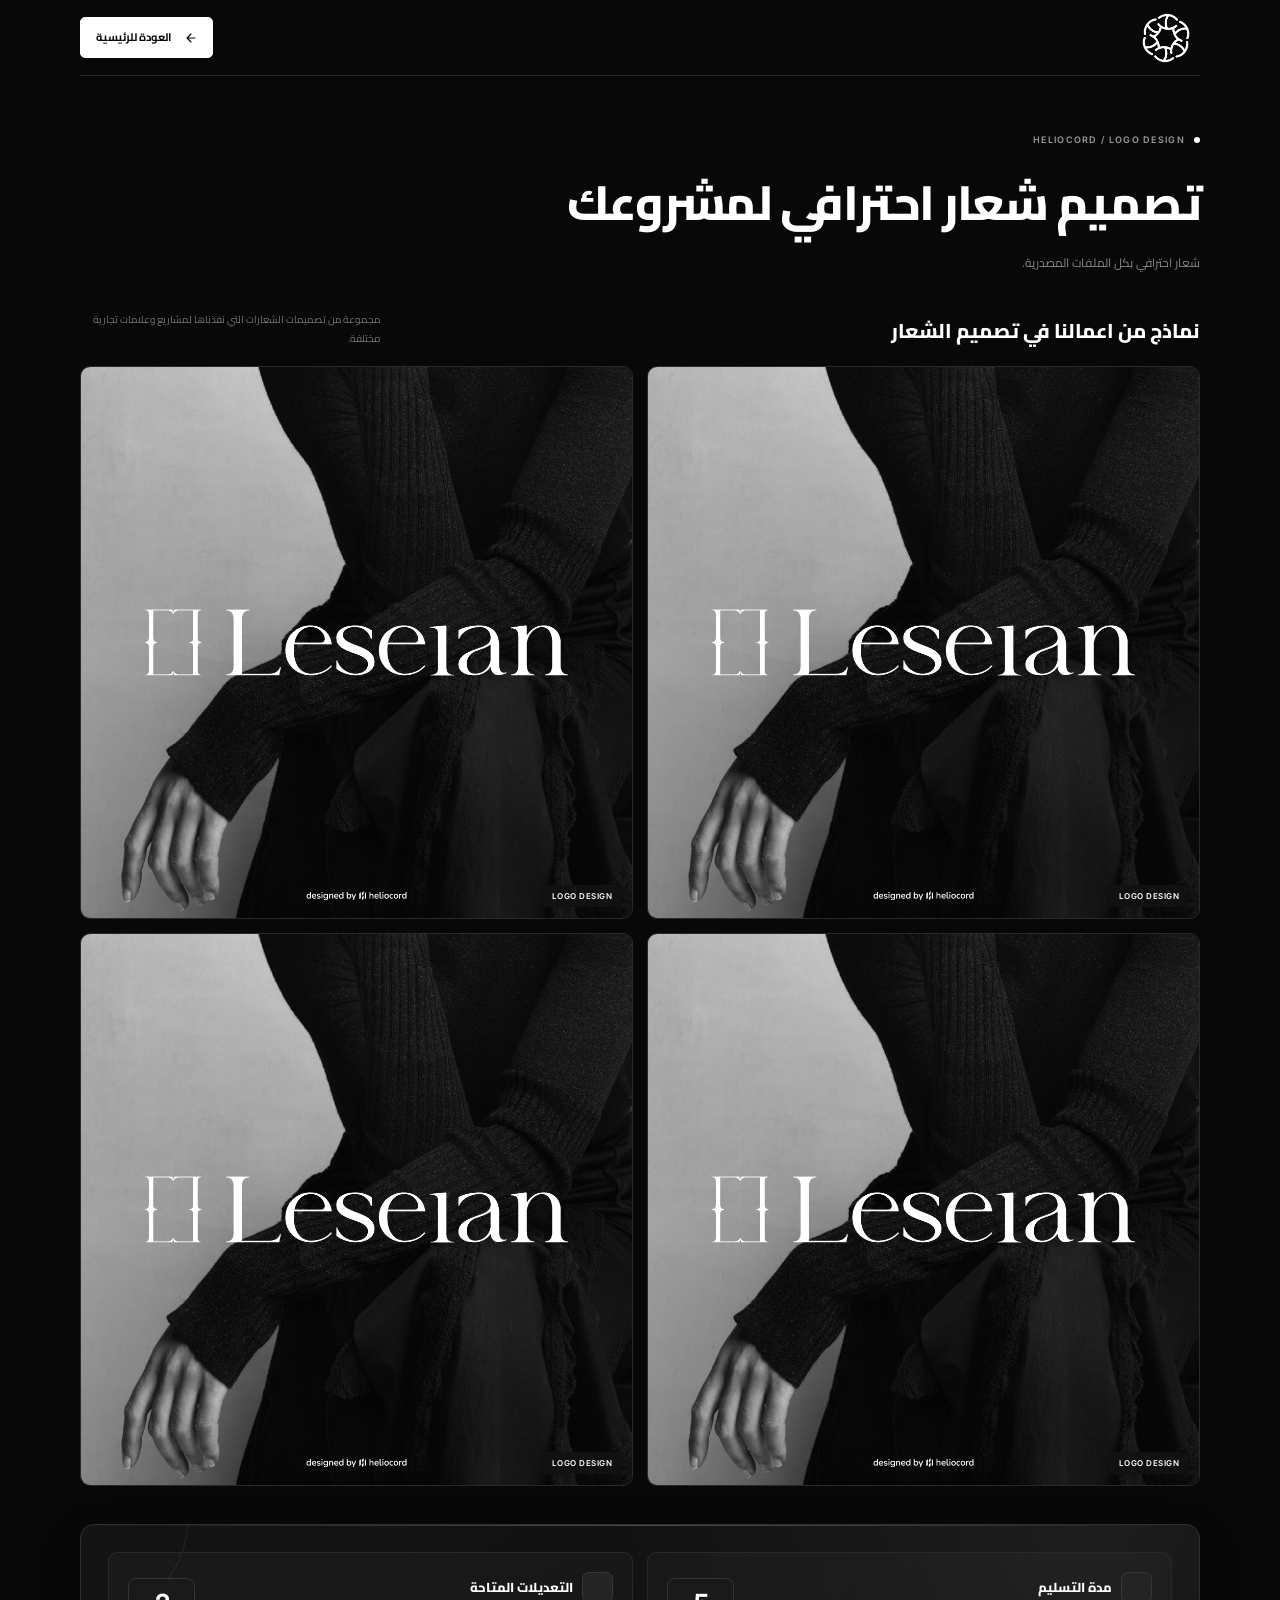
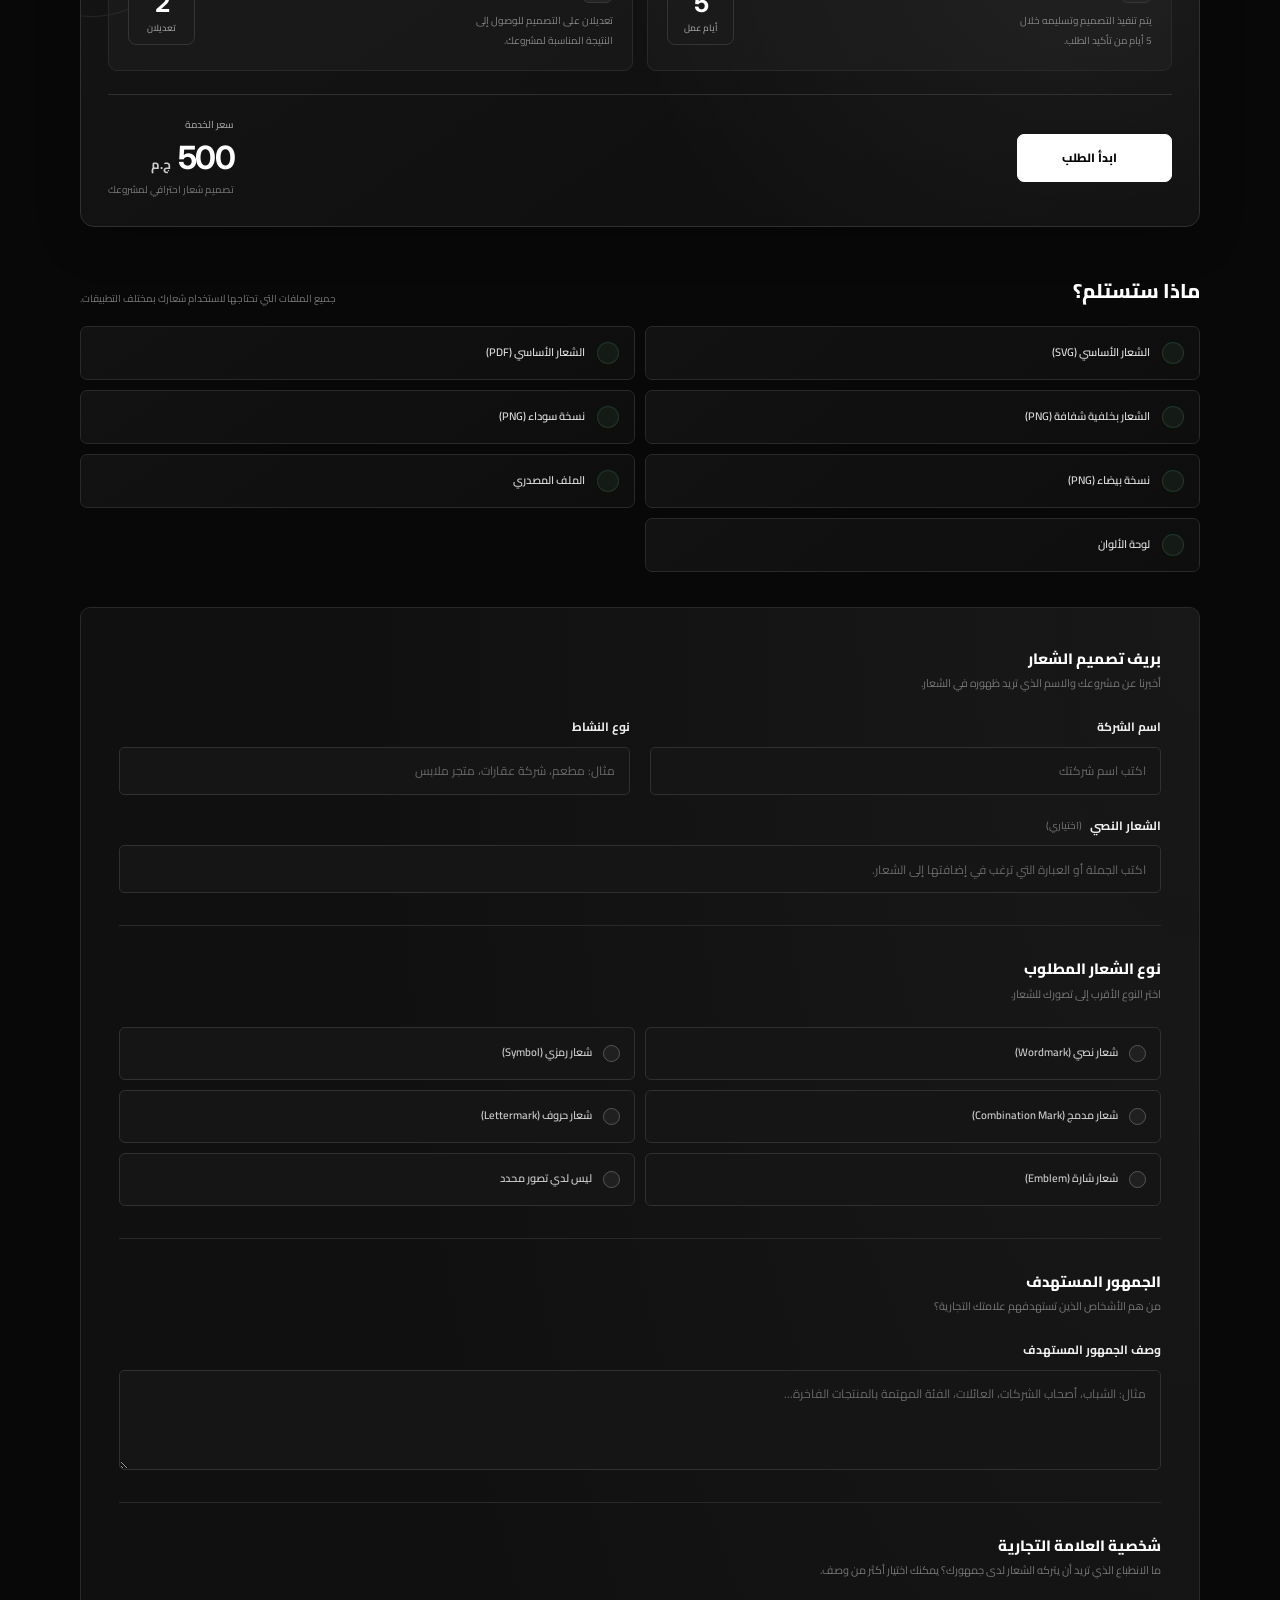
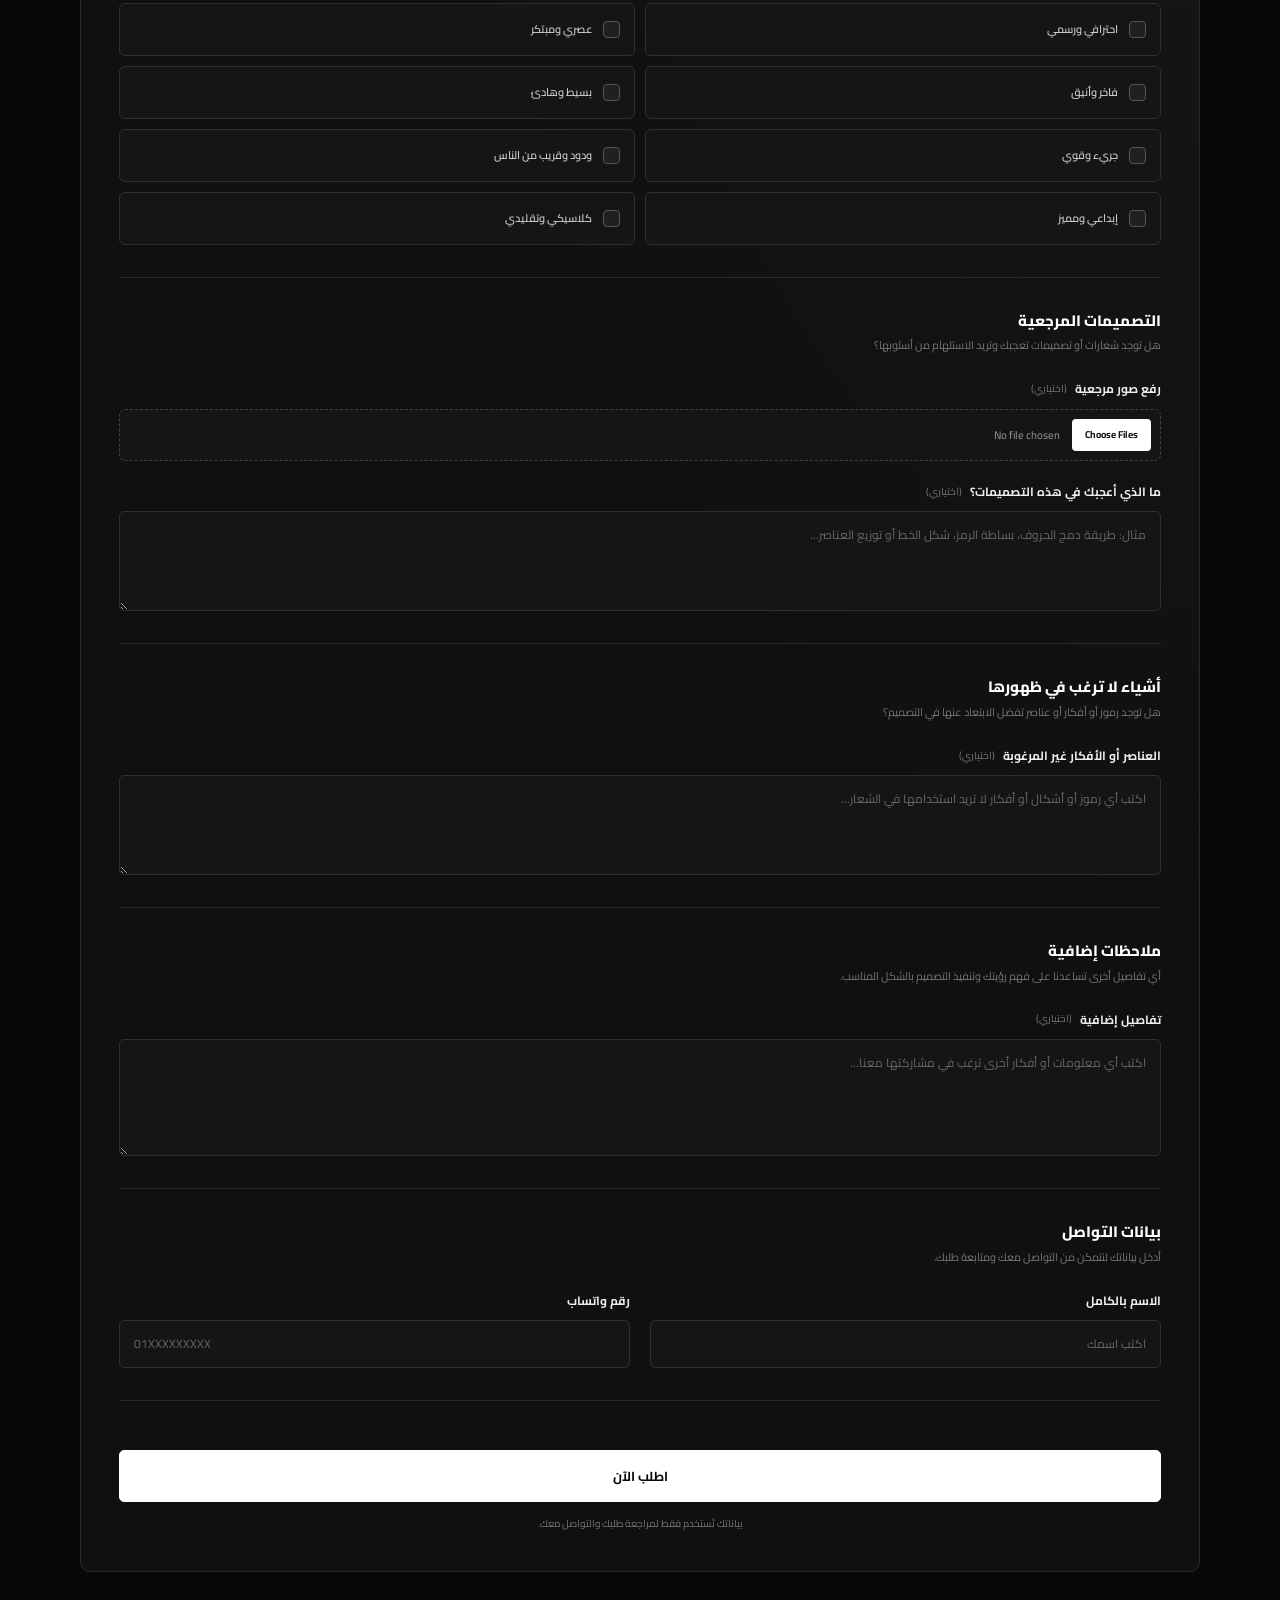
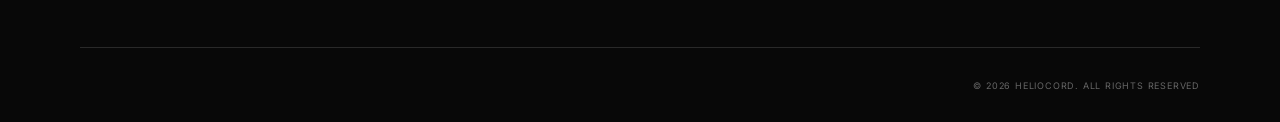
==== logo_design.html @ c800749a "Add files via upload" ====
<!doctype html>
<html lang="ar" dir="rtl">

<head>
  <meta charset="UTF-8" />
  <meta name="viewport" content="width=device-width, initial-scale=1.0" />
  <title>ابدأ تصميم شعارك | HELIOCORD</title>

  <link rel="icon" type="image/png" href="images/fav.png" />
  <link rel="stylesheet" href="logo_design.css" />

  <link rel="preconnect" href="https://fonts.googleapis.com" />
  <link rel="preconnect" href="https://fonts.gstatic.com" crossorigin />
  <link
    href="https://fonts.googleapis.com/css2?family=Cairo:wght@400;500;600;700;800&family=Inter:wght@400;500;600;700&display=swap"
    rel="stylesheet" />
  <link href="https://cdn.jsdelivr.net/npm/remixicon@4.6.0/fonts/remixicon.css" rel="stylesheet" />
</head>

<body class="logo-design-page">

  <div class="page-wrapper">

    <!-- HEADER -->
    <header class="site-header">

      <a href="index.html" class="brand" aria-label="HELIOCORD - الرئيسية">
        <img src="images/logo.png" alt="HELIOCORD Logo" class="brand-logo" />
      </a>

      <a class="back-button" href="index.html" aria-label="العودة للرئيسية">
        <svg viewBox="0 0 24 24" fill="none" aria-hidden="true">
          <path d="M15 18l-6-6 6-6M9 12h12" />
        </svg>
        <span>العودة للرئيسية</span>
      </a>

    </header>

    <!-- PAGE INTRO -->
    <section class="logo-design-heading">

      <span class="home-eyebrow">
        <span class="status-dot"></span>
        HELIOCORD / LOGO DESIGN
      </span>

      <h1>تصميم شعار احترافي لمشروعك</h1>

      <p>
        شعار احترافي بكل الملفات المصدرية.
      </p>

    </section>

    <!-- PORTFOLIO SECTION -->
    <section class="portfolio-section">

      <div class="portfolio-heading">
        <div>
          <h2>نماذج من اعمالنا في تصميم الشعار</h2>
        </div>

        <p>
          مجموعة من تصميمات الشعارات التي نفذناها لمشاريع وعلامات تجارية مختلفة.
        </p>
      </div>

      <div class="portfolio-grid">

        <div class="portfolio-item">
          <div class="portfolio-image">
            <img src="images/1.png" alt="نموذج تصميم شعار من أعمال HELIOCORD" loading="lazy" />
            <span class="portfolio-tag">LOGO DESIGN</span>
          </div>
        </div>

        <div class="portfolio-item">
          <div class="portfolio-image">
            <img src="images/2.png" alt="نموذج تصميم شعار من أعمال HELIOCORD" loading="lazy" />
            <span class="portfolio-tag">LOGO DESIGN</span>
          </div>
        </div>

        <div class="portfolio-item">
          <div class="portfolio-image">
            <img src="images/3.png" alt="نموذج تصميم شعار من أعمال HELIOCORD" loading="lazy" />
            <span class="portfolio-tag">LOGO DESIGN</span>
          </div>
        </div>

        <div class="portfolio-item">
          <div class="portfolio-image">
            <img src="images/3.png" alt="نموذج تصميم شعار من أعمال HELIOCORD" loading="lazy" />
            <span class="portfolio-tag">LOGO DESIGN</span>
          </div>
        </div>

      </div>

    </section>

    <!-- SERVICE DETAILS -->
    <section class="service-details-section">

      <div class="service-details-card">

        <div class="service-details-main">

          <!-- DELIVERY TIME -->
          <div class="service-details-item">

            <div class="service-details-info">
              <h3>
                <i class="ri-time-line"></i>
                مدة التسليم
              </h3>
              <p>يتم تنفيذ التصميم وتسليمه خلال<br> 5 أيام من تأكيد الطلب.</p>
            </div>

            <div class="service-details-value">
              <strong>5</strong>
              <span>أيام عمل</span>
            </div>

          </div>

          <!-- REVISIONS -->
          <div class="service-details-item">

            <div class="service-details-info">
              <h3>
                <i class="ri-loop-left-line"></i>
                التعديلات المتاحة
              </h3>
              <p>تعديلان على التصميم للوصول إلى <br>النتيجة المناسبة لمشروعك.</p>
            </div>

            <div class="service-details-value">
              <strong>2</strong>
              <span>تعديلان</span>
            </div>

          </div>

        </div>

        <!-- PRICE & ACTION -->
        <div class="service-details-footer">

          <a href="#logo-design-form" class="service-start-button">
            <i class="ri-arrow-left-line"></i>
            <span>ابدأ الطلب</span>
          </a>

          <div class="service-price">

            <span class="service-price-label">
              سعر الخدمة
            </span>

            <div class="service-price-value">
              <strong>500</strong>
              <span>ج.م</span>
            </div>

            <p>تصميم شعار احترافي لمشروعك</p>

          </div>

        </div>

      </div>

    </section>

    <!-- DELIVERABLES -->
    <section class="deliverables-section">

      <div class="deliverables-heading">
        <div>
          <h2>ماذا ستستلم؟</h2>
        </div>

        <p>
          جميع الملفات التي تحتاجها لاستخدام شعارك بمختلف التطبيقات.
        </p>
      </div>

      <div class="deliverables-grid">

        <div class="deliverable-item">
          <span class="deliverable-check" aria-hidden="true">
            <i class="ri-check-line"></i>
          </span>
          <span>الشعار الأساسي (SVG)</span>
        </div>

        <div class="deliverable-item">
          <span class="deliverable-check" aria-hidden="true">
            <i class="ri-check-line"></i>
          </span>
          <span>الشعار الأساسي (PDF)</span>
        </div>

        <div class="deliverable-item">
          <span class="deliverable-check" aria-hidden="true">
            <i class="ri-check-line"></i>
          </span>
          <span>الشعار بخلفية شفافة (PNG)</span>
        </div>

        <div class="deliverable-item">
          <span class="deliverable-check" aria-hidden="true">
            <i class="ri-check-line"></i>
          </span>
          <span>نسخة سوداء (PNG)</span>
        </div>

        <div class="deliverable-item">
          <span class="deliverable-check" aria-hidden="true">
            <i class="ri-check-line"></i>
          </span>
          <span>نسخة بيضاء (PNG)</span>
        </div>

        <div class="deliverable-item">
          <span class="deliverable-check" aria-hidden="true">
            <i class="ri-check-line"></i>
          </span>
          <span>الملف المصدري</span>
        </div>

        <div class="deliverable-item">
          <span class="deliverable-check" aria-hidden="true">
            <i class="ri-check-line"></i>
          </span>
          <span>لوحة الألوان</span>
        </div>

      </div>

    </section>

    <!-- MAIN FORM -->
    <form class="logo-design-form" id="logo-design-form" novalidate>

      <section class="logo-design-card">

        <!-- PROJECT INFORMATION -->
        <div class="form-group">

          <div class="section-heading">
            <h2>بريف تصميم الشعار</h2>
            <p>أخبرنا عن مشروعك والاسم الذي تريد ظهوره في الشعار.</p>
          </div>

          <div class="form-grid">

            <div class="field">
              <label for="brand-name">اسم الشركة</label>

              <input
                id="brand-name"
                name="brand_name"
                type="text"
                placeholder="اكتب اسم شركتك"
                required />
            </div>

            <div class="field">
              <label for="industry">نوع النشاط</label>

              <input
                id="industry"
                name="industry"
                type="text"
                placeholder="مثال: مطعم، شركة عقارات، متجر ملابس"
                required />
            </div>

            <div class="field full-width">
              <label for="slogan">
                الشعار النصي
                <span class="optional-label">(اختياري)</span>
              </label>

              <input
                id="slogan"
                name="slogan"
                type="text"
                placeholder="اكتب الجملة أو العبارة التي ترغب في إضافتها إلى الشعار." />
            </div>

          </div>

        </div>

        <!-- LOGO TYPE -->
        <div class="form-group">

          <div class="section-heading">
            <h2>نوع الشعار المطلوب</h2>
            <p>اختر النوع الأقرب إلى تصورك للشعار.</p>
          </div>

          <div class="form-grid">

            <div class="field full-width">

              <div class="choice-grid">

                <label class="choice-item">
                  <input type="radio" name="logo_type" value="شعار نصي (Wordmark)" required />
                  <span>شعار نصي (Wordmark)</span>
                </label>

                <label class="choice-item">
                  <input type="radio" name="logo_type" value="شعار رمزي (Symbol)" />
                  <span>شعار رمزي (Symbol)</span>
                </label>

                <label class="choice-item">
                  <input type="radio" name="logo_type" value="شعار مدمج (Combination Mark)" />
                  <span>شعار مدمج (Combination Mark)</span>
                </label>

                <label class="choice-item">
                  <input type="radio" name="logo_type" value="شعار حروف (Lettermark)" />
                  <span>شعار حروف (Lettermark)</span>
                </label>

                <label class="choice-item">
                  <input type="radio" name="logo_type" value="شعار شارة (Emblem)" />
                  <span>شعار شارة (Emblem)</span>
                </label>

                <label class="choice-item">
                  <input type="radio" name="logo_type" value="ليس لدي تصور محدد" />
                  <span>ليس لدي تصور محدد</span>
                </label>

              </div>

            </div>

          </div>

        </div>

        <!-- TARGET AUDIENCE -->
        <div class="form-group">

          <div class="section-heading">
            <h2>الجمهور المستهدف</h2>
            <p>من هم الأشخاص الذين تستهدفهم علامتك التجارية؟</p>
          </div>

          <div class="form-grid">

            <div class="field full-width">
              <label for="target-audience">وصف الجمهور المستهدف</label>

              <textarea
                id="target-audience"
                name="target_audience"
                rows="3"
                placeholder="مثال: الشباب، أصحاب الشركات، العائلات، الفئة المهتمة بالمنتجات الفاخرة..."></textarea>
            </div>

          </div>

        </div>

        <!-- BRAND PERSONALITY -->
        <div class="form-group">

          <div class="section-heading">
            <h2>شخصية العلامة التجارية</h2>
            <p>ما الانطباع الذي تريد أن يتركه الشعار لدى جمهورك؟ يمكنك اختيار أكثر من وصف.</p>
          </div>

          <div class="form-grid">

            <div class="field full-width">

              <div class="choice-grid">

                <label class="choice-item">
                  <input type="checkbox" name="brand_personality" value="احترافي ورسمي" />
                  <span>احترافي ورسمي</span>
                </label>

                <label class="choice-item">
                  <input type="checkbox" name="brand_personality" value="عصري ومبتكر" />
                  <span>عصري ومبتكر</span>
                </label>

                <label class="choice-item">
                  <input type="checkbox" name="brand_personality" value="فاخر وأنيق" />
                  <span>فاخر وأنيق</span>
                </label>

                <label class="choice-item">
                  <input type="checkbox" name="brand_personality" value="بسيط وهادئ" />
                  <span>بسيط وهادئ</span>
                </label>

                <label class="choice-item">
                  <input type="checkbox" name="brand_personality" value="جريء وقوي" />
                  <span>جريء وقوي</span>
                </label>

                <label class="choice-item">
                  <input type="checkbox" name="brand_personality" value="ودود وقريب من الناس" />
                  <span>ودود وقريب من الناس</span>
                </label>

                <label class="choice-item">
                  <input type="checkbox" name="brand_personality" value="إبداعي ومميز" />
                  <span>إبداعي ومميز</span>
                </label>

                <label class="choice-item">
                  <input type="checkbox" name="brand_personality" value="كلاسيكي وتقليدي" />
                  <span>كلاسيكي وتقليدي</span>
                </label>

              </div>

            </div>

          </div>

        </div>

        <!-- DESIGN REFERENCES -->
        <div class="form-group">

          <div class="section-heading">
            <h2>التصميمات المرجعية</h2>
            <p>هل توجد شعارات أو تصميمات تعجبك وتريد الاستلهام من أسلوبها؟</p>
          </div>

          <div class="form-grid">

            <div class="field full-width">

              <label for="reference-images">
                رفع صور مرجعية
                <span class="optional-label">(اختياري)</span>
              </label>

              <input
                id="reference-images"
                name="reference_images"
                type="file"
                accept="image/*"
                multiple />

            </div>

            <div class="field full-width">

              <label for="reference-description">
                ما الذي أعجبك في هذه التصميمات؟
                <span class="optional-label">(اختياري)</span>
              </label>

              <textarea
                id="reference-description"
                name="reference_description"
                rows="3"
                placeholder="مثال: طريقة دمج الحروف، بساطة الرمز، شكل الخط أو توزيع العناصر..."></textarea>

            </div>

          </div>

        </div>

        <!-- UNWANTED ELEMENTS -->
        <div class="form-group">

          <div class="section-heading">
            <h2>أشياء لا ترغب في ظهورها</h2>
            <p>هل توجد رموز أو أفكار أو عناصر تفضل الابتعاد عنها في التصميم؟</p>
          </div>

          <div class="form-grid">

            <div class="field full-width">

              <label for="avoid-elements">
                العناصر أو الأفكار غير المرغوبة
                <span class="optional-label">(اختياري)</span>
              </label>

              <textarea
                id="avoid-elements"
                name="avoid_elements"
                rows="3"
                placeholder="اكتب أي رموز أو أشكال أو أفكار لا تريد استخدامها في الشعار..."></textarea>

            </div>

          </div>

        </div>

        <!-- ADDITIONAL NOTES -->
        <div class="form-group">

          <div class="section-heading">
            <h2>ملاحظات إضافية</h2>
            <p>أي تفاصيل أخرى تساعدنا على فهم رؤيتك وتنفيذ التصميم بالشكل المناسب.</p>
          </div>

          <div class="form-grid">

            <div class="field full-width">

              <label for="additional-notes">
                تفاصيل إضافية
                <span class="optional-label">(اختياري)</span>
              </label>

              <textarea
                id="additional-notes"
                name="additional_notes"
                rows="4"
                placeholder="اكتب أي معلومات أو أفكار أخرى ترغب في مشاركتها معنا..."></textarea>

            </div>

          </div>

        </div>

        <!-- CONTACT INFORMATION -->
        <div class="form-group">

          <div class="section-heading">
            <h2>بيانات التواصل</h2>
            <p>أدخل بياناتك لنتمكن من التواصل معك ومتابعة طلبك.</p>
          </div>

          <div class="form-grid">

            <div class="field">
              <label for="client-name">الاسم بالكامل</label>

              <input
                id="client-name"
                name="client_name"
                type="text"
                placeholder="اكتب اسمك"
                required />
            </div>

            <div class="field">
              <label for="phone">رقم واتساب</label>

              <input
                id="phone"
                name="phone"
                type="tel"
                dir="ltr"
                placeholder="01XXXXXXXXX"
                inputmode="numeric"
                pattern="[0-9]{11}"
                minlength="11"
                maxlength="11"
                title="يجب إدخال رقم مكون من 11 رقمًا"
                oninput="this.value = this.value.replace(/[^0-9]/g, '').slice(0, 11)"
                required />
            </div>

          </div>

        </div>

        <!-- SUBMIT -->
        <div class="submit-section">

          <button type="submit" class="submit-button" id="submit-button">
            <span id="submit-label">اطلب الآن</span>
          </button>

          <p id="form-status" class="form-status" role="status" aria-live="polite"></p>

          <p class="privacy-note">
            بياناتك تُستخدم فقط لمراجعة طلبك والتواصل معك.
          </p>

        </div>

      </section>

    </form>

    <!-- FOOTER -->
    <footer class="site-footer">
      <span class="copyright-text">
        © 2026 HELIOCORD. ALL RIGHTS RESERVED
      </span>
    </footer>

  </div>

  <!-- IMAGE LIGHTBOX -->
  <div id="image-lightbox" class="image-lightbox">
    <img id="lightbox-image" src="" alt="معاينة الصورة" />
  </div>

  <div class="lightbox-content" role="dialog" aria-modal="true" aria-label="عرض الصورة بالحجم الكامل">
    <img src="" alt="" id="lightbox-content-image" />
  </div>

  <!-- SCRIPTS -->
  <script src="app.js"></script>
  <script src="submit.js"></script>

</body>

</html>
---- logo_design.css ----
/* =========================================
   HELIOCORD — LOGO DESIGN PAGE
   Premium Minimal Design
========================================= */

/* =========================================
   1. ROOT & RESET
========================================= */

:root {
    --bg: #080808;
    --surface: #101010;
    --surface-soft: #151515;
    --white: #ffffff;
    --text: #eeeeee;
    --muted: #888888;
    --subtle: #666666;
    --border: #292929;
    --transition: 220ms ease;
}

* {
    box-sizing: border-box;
    margin: 0;
    padding: 0;
    -webkit-tap-highlight-color: transparent;
    -webkit-touch-callout: none;
}

html {
    background: var(--bg);
    scroll-behavior: smooth;
    scroll-padding-top: 20px;
}

body {
    min-height: 100vh;
    background: var(--bg);
    color: var(--text);
    font-family: "Cairo", sans-serif;
    font-size: 14px;
    line-height: 1.8;
    -webkit-font-smoothing: antialiased;
}

input,
textarea,
select,
button {
    font: inherit;
}

button {
    cursor: pointer;
}

input,
textarea,
select {
    min-width: 0;
}

::selection {
    background: #ffffff;
    color: #080808;
}

:focus-visible {
    outline: 2px solid #ffffff;
    outline-offset: 3px;
}

/* =========================================
   2. PAGE LAYOUT
========================================= */

.page-wrapper {
    width: min(100% - 64px, 1120px);
    min-height: 100vh;
    margin: 0 auto;
    display: flex;
    flex-direction: column;
}

/* =========================================
   3. HEADER
========================================= */

.site-header {
    width: 100%;
    height: 76px;
    min-height: 76px;
    display: flex;
    align-items: center;
    justify-content: space-between;
    border-bottom: 1px solid var(--border);
    animation: LogoDesignFadeIn .6s ease both;
}

.site-header .brand {
    display: inline-flex;
    align-items: center;
    text-decoration: none;
}

.site-header .brand-logo {
    display: block;
    width: 68px;
    height: 68px;
    object-fit: contain;
    filter: brightness(0) invert(1);
}

.back-button {
    min-height: 41px;
    display: inline-flex;
    align-items: center;
    justify-content: center;
    gap: 10px;
    padding: 0 15px;
    color: #080808;
    background: #ffffff;
    border: 1px solid #ffffff;
    border-radius: 5px;
    font-size: 11px;
    font-weight: 700;
    text-decoration: none;
    transition: background var(--transition), color var(--transition);
}

.back-button svg {
    width: 16px;
    height: 16px;
    stroke: currentColor;
    stroke-width: 1.7;
    stroke-linecap: round;
    stroke-linejoin: round;
}

/* =========================================
   4. PAGE HEADING
========================================= */

.logo-design-heading {
    padding: 50px 0 34px;
    animation: LogoDesignFadeUp .6s ease both;
}

.home-eyebrow {
    display: inline-flex;
    align-items: center;
    gap: 9px;
    color: #999999;
    font: 600 9px/1.8 "Inter", "Cairo", sans-serif;
    letter-spacing: 1.3px;
}

.status-dot {
    width: 6px;
    height: 6px;
    flex-shrink: 0;
    background: #ffffff;
    border-radius: 50%;
}

.logo-design-heading h1 {
    margin-top: 18px;
    color: #ffffff;
    font-size: clamp(32px, 4.5vw, 48px);
    font-weight: 800;
    line-height: 1.4;
    letter-spacing: -1.5px;
}

.logo-design-heading>p {
    max-width: 470px;
    margin-top: 15px;
    color: #888888;
    font-size: 12px;
    line-height: 2;
}

/* =========================================
   5. PORTFOLIO
========================================= */

.portfolio-section {
    margin-bottom: 38px;
    animation: LogoDesignFadeUp .7s ease both;
}

.portfolio-heading {
    display: flex;
    align-items: flex-end;
    justify-content: space-between;
    gap: 20px;
    margin-bottom: 18px;
}

.portfolio-heading h2 {
    margin-top: 5px;
    color: #ffffff;
    font-size: 20px;
    font-weight: 800;
    line-height: 1.7;
}

.portfolio-heading>p {
    max-width: 300px;
    color: #777777;
    font-size: 10px;
    line-height: 1.9;
}

.portfolio-grid {
    display: grid;
    grid-template-columns: repeat(2, minmax(0, 1fr));
    align-items: start;
    gap: 14px;
}

.portfolio-item {
    min-width: 0;
    overflow: hidden;
    background: #101010;
    border: 1px solid #292929;
    border-radius: 10px;
}

.portfolio-image {
    position: relative;
    overflow: hidden;
    background: #151515;
}

.portfolio-image img {
    display: block;
    width: 100%;
    height: auto;
    object-fit: contain;
    cursor: pointer;
    user-select: none;
    -webkit-user-drag: none;
}

.portfolio-tag {
    position: absolute;
    right: 11px;
    bottom: 11px;
    padding: 5px 9px;
    color: #ffffff;
    background: #111111;
    border-radius: 4px;
    font: 600 8px/1.5 "Inter", sans-serif;
    letter-spacing: .5px;
}

/* =========================================
   6. SERVICE DETAILS
========================================= */

.service-details-section {
    position: relative;
    margin-bottom: 42px;
    animation: serviceCardReveal .75s cubic-bezier(.2, .7, .2, 1) both;
}

.service-details-card {
    position: relative;
    isolation: isolate;
    overflow: hidden;
    padding: 27px;
    background:
        radial-gradient(circle at 90% 0%,
            rgba(255, 255, 255, .055),
            transparent 45%),
        linear-gradient(145deg, #141414, #0e0e0e);
    border: 1px solid #303030;
    border-radius: 14px;
    box-shadow: 0 15px 45px rgba(0, 0, 0, .2);
    transition: border-color .35s ease;
}

/* TOP LINE */

.service-details-card::before {
    content: "";
    position: absolute;
    top: 0;
    right: 0;
    width: 100%;
    height: 1px;
    background: linear-gradient(90deg,
            transparent,
            rgba(255, 255, 255, .35),
            transparent);
    opacity: .7;
    pointer-events: none;
}

/* ANIMATED CIRCLE */

.service-details-card::after {
    content: "";
    position: absolute;
    width: 190px;
    height: 190px;
    top: -100px;
    left: -85px;
    border: 1px solid rgba(255, 255, 255, .08);
    border-radius: 50%;
    pointer-events: none;
    z-index: -1;
    animation: circleFloat 7s ease-in-out infinite alternate;
}

@keyframes circleFloat {
    from {
        transform: translate(0, 0) scale(1);
    }

    to {
        transform: translate(-12px, 12px) scale(1.12);
    }
}

/* INFORMATION GRID */

.service-details-main {
    display: grid;
    grid-template-columns: repeat(2, minmax(0, 1fr));
    gap: 14px;
    padding-bottom: 23px;
}

.service-details-item {
    position: relative;
    min-width: 0;
    min-height: 100px;
    display: flex;
    align-items: center;
    justify-content: space-between;
    gap: 15px;
    padding: 19px;
    background: rgba(255, 255, 255, .025);
    border: 1px solid #292929;
    border-radius: 9px;
}

.service-details-info {
    min-width: 0;
}

.service-details-info h3 {
    display: flex;
    align-items: center;
    gap: 9px;
    color: #ffffff;
    font-size: 13px;
    font-weight: 800;
    line-height: 1.8;
}

.service-details-info h3 i {
    width: 31px;
    height: 31px;
    flex-shrink: 0;
    display: inline-flex;
    align-items: center;
    justify-content: center;
    color: #ffffff;
    background: #242424;
    border: 1px solid #373737;
    border-radius: 7px;
    font-size: 16px;
    line-height: 1;
    font-weight: normal;
}

.service-details-info p {
    max-width: 260px;
    margin-top: 8px;
    color: #858585;
    font-size: 10px;
    line-height: 2;
}

.service-details-value {
    flex-shrink: 0;
    min-width: 67px;
    min-height: 67px;
    display: flex;
    flex-direction: column;
    align-items: center;
    justify-content: center;
    gap: 2px;
    padding: 8px;
    color: #ffffff;
    background: #1a1a1a;
    border: 1px solid #353535;
    border-radius: 8px;
}

.service-details-value strong {
    font: 700 25px/1.2 "Inter", "Cairo", sans-serif;
    letter-spacing: -1px;
}

.service-details-value span {
    color: #999999;
    font-size: 9px;
    font-weight: 600;
}

/* FOOTER */

.service-details-footer {
    display: flex;
    align-items: center;
    justify-content: space-between;
    gap: 20px;
    padding-top: 21px;
    border-top: 1px solid #303030;
}

.service-start-button {
    min-width: 155px;
    min-height: 48px;
    display: inline-flex;
    align-items: center;
    justify-content: center;
    gap: 11px;
    padding: 0 23px;
    color: #080808;
    background: #ffffff;
    border: 1px solid #ffffff;
    border-radius: 7px;
    font-size: 12px;
    font-weight: 800;
    text-decoration: none;
    transition: background var(--transition), color var(--transition);
}

.service-start-button:hover {
    color: #ffffff;
    background: transparent;
}

.service-start-button i {
    font-size: 17px;
}

.service-price {
    display: flex;
    flex-direction: column;
    align-items: flex-start;
    text-align: right;
}

.service-price-label {
    display: flex;
    align-items: center;
    gap: 7px;
    margin-bottom: 3px;
    color: #999999;
    font-size: 10px;
    font-weight: 600;
}

.service-price-value {
    display: flex;
    align-items: baseline;
    gap: 7px;
    color: #ffffff;
}

.service-price-value strong {
    font: 700 32px/1.3 "Inter", "Cairo", sans-serif;
    letter-spacing: -1.5px;
}

.service-price-value span {
    color: #cccccc;
    font-size: 13px;
    font-weight: 700;
}

.service-price>p {
    margin-top: 2px;
    color: #777777;
    font-size: 10px;
    line-height: 1.8;
}

/* =========================================
   7. DELIVERABLES
========================================= */

.deliverables-section {
    margin-bottom: 35px;
    animation: LogoDesignFadeUp .65s ease both;
}

.deliverables-heading {
    display: flex;
    align-items: flex-end;
    justify-content: space-between;
    gap: 20px;
    margin-bottom: 18px;
}

.deliverables-heading h2 {
    margin-top: 5px;
    color: #ffffff;
    font-size: 20px;
    font-weight: 800;
    line-height: 1.7;
}

.deliverables-heading>p {
    max-width: 300px;
    color: #777777;
    font-size: 10px;
    line-height: 1.9;
}

.deliverables-grid {
    display: grid;
    grid-template-columns: repeat(2, minmax(0, 1fr));
    gap: 10px;
}

.deliverable-item {
    min-width: 0;
    min-height: 54px;
    display: flex;
    align-items: center;
    gap: 12px;
    padding: 11px 15px;
    color: #dddddd;
    background: linear-gradient(145deg, #121212, #0e0e0e);
    border: 1px solid #292929;
    border-radius: 7px;
    font-size: 11px;
    font-weight: 600;
    line-height: 1.8;
}

.deliverable-check {
    width: 22px;
    height: 22px;
    flex: 0 0 22px;
    display: grid;
    place-items: center;
    color: #23834b;
    background: rgba(101, 201, 138, .07);
    border: 1px solid rgba(101, 201, 138, .15);
    border-radius: 50%;
}

.deliverable-check i {
    font-size: 10px;
}

/* =========================================
   8. FORM LAYOUT
========================================= */

.logo-design-form {
    display: flex;
    flex-direction: column;
    margin-bottom: 75px;
    scroll-margin-top: 25px;
}

.logo-design-card {
    padding: 38px;
    background:
        radial-gradient(ellipse at 100% 0%,
            rgba(255, 255, 255, .035),
            transparent 55%),
        var(--surface);
    border: 1px solid var(--border);
    border-radius: 10px;
    animation: LogoDesignFadeUp .55s ease both;
}

.form-group {
    min-width: 0;
}

.form-group+.form-group {
    margin-top: 32px;
    padding-top: 30px;
    border-top: 1px solid var(--border);
}

/* SECTION HEADING */

.section-heading {
    margin-bottom: 22px;
}

.section-heading h2 {
    color: #ffffff;
    font-size: 15px;
    font-weight: 800;
    line-height: 1.7;
}

.section-heading p {
    margin-top: 3px;
    color: #777777;
    font-size: 11px;
    line-height: 1.8;
}

/* FORM GRID */

.form-grid {
    display: grid;
    grid-template-columns: repeat(2, minmax(0, 1fr));
    gap: 20px;
}

.field {
    display: flex;
    flex-direction: column;
    min-width: 0;
}

.field.full-width {
    grid-column: 1 / -1;
}

/* =========================================
   9. FORM LABELS & INPUTS
========================================= */

.field>label {
    display: flex;
    align-items: center;
    flex-wrap: wrap;
    gap: 8px;
    margin-bottom: 9px;
    color: #eeeeee;
    font-size: 12px;
    font-weight: 700;
    line-height: 1.8;
}

.optional-label {
    color: #777777;
    font-size: 10px;
    font-weight: 400;
}

/* TEXT INPUTS */

.field>input:not([type="radio"]):not([type="checkbox"]):not([type="file"]),
.field>textarea,
.field>select {
    display: block;
    width: 100%;
    min-width: 0;
    min-height: 48px;
    padding: 12px 14px;
    color: #eeeeee;
    background: #151515;
    border: 1px solid #303030;
    border-radius: 5px;
    outline: none;
    font-size: 12px;
    transition:
        border-color var(--transition),
        background var(--transition),
        box-shadow var(--transition);
}

.field>textarea {
    min-height: 100px;
    resize: vertical;
    line-height: 1.9;
}

.field>input::placeholder,
.field>textarea::placeholder {
    color: #686868;
    opacity: 1;
}

.field>input:focus,
.field>textarea:focus,
.field>select:focus {
    color: #ffffff;
    background: #181818;
    border-color: #888888;
    box-shadow: 0 0 0 3px rgb(255 255 255 / 5%);
}

.field>select option {
    color: #eeeeee;
    background: #151515;
}

/* =========================================
   10. FILE UPLOAD
========================================= */

.field input[type="file"] {
    width: 100%;
    min-height: 52px;
    padding: 9px;
    color: #999999;
    background: #151515;
    border: 1px dashed #404040;
    border-radius: 6px;
    font-size: 11px;
    cursor: pointer;
    transition:
        border-color var(--transition),
        background var(--transition);
}

.field input[type="file"]:hover {
    background: #191919;
    border-color: #777777;
}

.field input[type="file"]::file-selector-button {
    min-height: 32px;
    margin-left: 12px;
    padding: 0 13px;
    color: #111111;
    background: #ffffff;
    border: 0;
    border-radius: 4px;
    font-family: "Cairo", sans-serif;
    font-size: 10px;
    font-weight: 700;
    cursor: pointer;
    transition: background var(--transition);
}

.field input[type="file"]::file-selector-button:hover {
    background: #dddddd;
}

/* =========================================
   11. CHOICE GRID
   RADIO & CHECKBOX
========================================= */

.choice-grid {
    display: grid;
    grid-template-columns: repeat(2, minmax(0, 1fr));
    gap: 10px;
}

/* CHOICE ITEM */

.choice-item {
    position: relative;
    min-width: 0;
    min-height: 53px;
    display: flex;
    align-items: center;
    gap: 11px;
    padding: 12px 14px;
    color: #cccccc;
    background: #151515;
    border: 1px solid #303030;
    border-radius: 6px;
    cursor: pointer;
    font-size: 11px;
    font-weight: 600;
    line-height: 1.8;
    transition:
        background var(--transition),
        border-color var(--transition),
        color var(--transition);
}

.choice-item:hover {
    background: #1a1a1a;
    border-color: #555555;
    color: #ffffff;
}

/* HIDE NATIVE CONTROLS */

.choice-item input[type="radio"],
.choice-item input[type="checkbox"] {
    appearance: none;
    -webkit-appearance: none;
    position: relative;
    width: 17px;
    height: 17px;
    flex: 0 0 17px;
    margin: 0;
    background: #202020;
    border: 1px solid #555555;
    cursor: pointer;
    transition:
        background var(--transition),
        border-color var(--transition);
}

/* RADIO */

.choice-item input[type="radio"] {
    border-radius: 50%;
}

.choice-item input[type="radio"]::after {
    content: "";
    position: absolute;
    width: 7px;
    height: 7px;
    top: 50%;
    left: 50%;
    background: #080808;
    border-radius: 50%;
    transform: translate(-50%, -50%) scale(0);
    transition: transform var(--transition);
}

.choice-item input[type="radio"]:checked {
    background: #ffffff;
    border-color: #ffffff;
}

.choice-item input[type="radio"]:checked::after {
    transform: translate(-50%, -50%) scale(1);
}

/* CHECKBOX */

.choice-item input[type="checkbox"] {
    border-radius: 4px;
}

.choice-item input[type="checkbox"]::after {
    content: "";
    position: absolute;
    width: 4px;
    height: 8px;
    top: 2px;
    left: 5px;
    border-right: 2px solid #080808;
    border-bottom: 2px solid #080808;
    transform: rotate(45deg) scale(0);
    transition: transform var(--transition);
}

.choice-item input[type="checkbox"]:checked {
    background: #ffffff;
    border-color: #ffffff;
}

.choice-item input[type="checkbox"]:checked::after {
    transform: rotate(45deg) scale(1);
}

/* SELECTED ITEM */

.choice-item:has(input:checked) {
    color: #ffffff;
    background: #202020;
    border-color: #777777;
}

/* KEYBOARD FOCUS */

.choice-item:has(input:focus-visible) {
    outline: 2px solid #ffffff;
    outline-offset: 3px;
}

/* =========================================
   12. FORM VALIDATION
========================================= */

.field.is-invalid>input,
.field.is-invalid>textarea,
.field.is-invalid>select,
.field.is-invalid input[type="file"] {
    color: #ffffff !important;
    background: #211515 !important;
    border-color: #d45b5b !important;
    box-shadow: 0 0 0 3px rgb(212 91 91 / 8%);
}

.field.is-invalid .choice-item {
    border-color: #a64d4d;
}

.field-error-message,
.group-error-message {
    display: block;
    margin-top: 7px;
    color: #ff8585;
    font-size: 11px;
    font-weight: 600;
    line-height: 1.7;
}

/* =========================================
   13. SUBMIT SECTION
========================================= */

.submit-section {
    margin-top: 32px;
    padding-top: 28px;
    border-top: 1px solid var(--border);
}

.submit-button {
    width: 100%;
    min-height: 52px;
    display: flex;
    align-items: center;
    justify-content: center;
    margin-top: 21px;
    padding: 12px 17px;
    color: #080808;
    background: #ffffff;
    border: 1px solid #ffffff;
    border-radius: 5px;
    font-size: 13px;
    font-weight: 700;
    transition:
        background var(--transition),
        color var(--transition),
        opacity var(--transition);
}

.submit-button span {
    font-family: "Cairo", sans-serif;
    font-size: 13px;
}

.submit-button:disabled {
    opacity: .65;
    cursor: wait;
}

/* FORM STATUS */

.form-status {
    margin-top: 14px;
    padding: 12px 14px;
    border: 1px solid transparent;
    border-radius: 5px;
    font-size: 12px;
    line-height: 1.9;
    overflow-wrap: anywhere;
}

.form-status:empty {
    display: none;
}

.form-status[data-state="success"] {
    color: #b8f0cb;
    background: #132019;
    border-color: #294b35;
}

.form-status[data-state="error"] {
    color: #ffaaaa;
    background: #241414;
    border-color: #613333;
}

.privacy-note {
    margin-top: 13px;
    color: #777777;
    font-size: 10px;
    text-align: center;
}

/* =========================================
   14. FOOTER
========================================= */

.site-footer {
    min-height: 75px;
    display: flex;
    align-items: center;
    justify-content: space-between;
    flex-wrap: wrap;
    gap: 10px;
    margin-top: auto;
    padding: 18px 0;
    color: #666666;
    font: 9px "Inter", "Cairo", sans-serif;
    letter-spacing: .8px;
    border-top: 1px solid var(--border);
}

.copyright-text {
    display: inline-block;
    direction: ltr;
    unicode-bidi: isolate;
    text-align: center;
}

/* =========================================
   15. ANIMATIONS
========================================= */

@keyframes LogoDesignFadeUp {
    from {
        opacity: 0;
        transform: translateY(12px);
    }

    to {
        opacity: 1;
        transform: translateY(0);
    }
}

@keyframes LogoDesignFadeIn {
    from {
        opacity: 0;
    }

    to {
        opacity: 1;
    }
}

@keyframes serviceCardReveal {
    from {
        opacity: 0;
        transform: translateY(18px);
    }

    to {
        opacity: 1;
        transform: translateY(0);
    }
}

/* =========================================
   16. TABLET
========================================= */

@media (max-width: 800px) {

    .page-wrapper {
        width: calc(100% - 40px);
    }

    .logo-design-card {
        padding: 28px;
    }

    .form-group+.form-group {
        margin-top: 27px;
        padding-top: 25px;
    }

    .deliverables-heading>p,
    .portfolio-heading>p {
        max-width: 250px;
    }

    .service-details-card {
        padding: 22px;
    }

    .service-details-item {
        padding: 15px;
        gap: 10px;
    }

    .service-details-info p {
        font-size: 9px;
    }
}

/* =========================================
   17. MOBILE
========================================= */

@media (max-width: 600px) {

    .page-wrapper {
        width: calc(100% - 32px);
    }

    /* HEADER */

    .site-header {
        height: 65px;
        min-height: 65px;
    }

    .site-header .brand-logo {
        width: 58px;
        height: 58px;
    }

    .back-button {
        min-height: 36px;
        gap: 7px;
        padding: 0 10px;
        font-size: 10px;
    }

    .back-button svg {
        width: 14px;
        height: 14px;
    }

    /* PAGE HEADING */

    .logo-design-heading {
        padding: 43px 0 25px;
    }

    .home-eyebrow {
        font-size: 8px;
        letter-spacing: 1px;
    }

    .logo-design-heading h1 {
        margin-top: 15px;
        font-size: clamp(28px, 8vw, 34px);
        line-height: 1.45;
        letter-spacing: -.8px;
    }

    .logo-design-heading>p {
        margin-top: 11px;
        font-size: 10px;
        line-height: 2;
    }

    /* PORTFOLIO */

    .portfolio-section {
        margin-bottom: 30px;
    }

    .portfolio-heading {
        flex-direction: column;
        align-items: flex-start;
        gap: 5px;
        margin-bottom: 14px;
    }

    .portfolio-heading h2 {
        margin-top: 4px;
        font-size: 18px;
    }

    .portfolio-heading>p {
        max-width: 100%;
        font-size: 10px;
    }

    .portfolio-grid {
        grid-template-columns: repeat(2, minmax(0, 1fr));
        gap: 9px;
    }

    .portfolio-item {
        border-radius: 8px;
    }

    .portfolio-tag {
        right: 7px;
        bottom: 7px;
        padding: 4px 7px;
        font-size: 7px;
    }

    /* SERVICE DETAILS */

    .service-details-section {
        margin-bottom: 30px;
    }

    .service-details-card {
        padding: 17px 13px;
        border-radius: 11px;
    }

    .service-details-main {
        grid-template-columns: repeat(2, minmax(0, 1fr));
        gap: 9px;
        padding-bottom: 17px;
    }

    .service-details-item {
        min-height: 132px;
        flex-direction: column-reverse;
        align-items: flex-start;
        justify-content: space-between;
        gap: 10px;
        padding: 12px 10px;
        border-radius: 8px;
    }

    .service-details-info {
        width: 100%;
    }

    .service-details-info h3 {
        gap: 6px;
        font-size: 10px;
        line-height: 1.7;
    }

    .service-details-info h3 i {
        width: 25px;
        height: 25px;
        border-radius: 6px;
        font-size: 13px;
    }

    .service-details-info p {
        margin-top: 5px;
        font-size: 8px;
        line-height: 1.8;
    }

    .service-details-value {
        min-width: 0;
        min-height: auto;
        flex-direction: row;
        align-items: baseline;
        justify-content: flex-start;
        gap: 5px;
        padding: 0;
        background: transparent;
        border: 0;
        border-radius: 0;
    }

    .service-details-value strong {
        font-size: 24px;
    }

    .service-details-value span {
        font-size: 9px;
    }

    .service-details-footer {
        gap: 10px;
        padding-top: 16px;
    }

    .service-start-button {
        min-width: 125px;
        min-height: 43px;
        gap: 8px;
        padding: 0 13px;
        border-radius: 6px;
        font-size: 10px;
    }

    .service-start-button i {
        font-size: 15px;
    }

    .service-price-label {
        font-size: 9px;
    }

    .service-price-value {
        gap: 5px;
    }

    .service-price-value strong {
        font-size: 27px;
    }

    .service-price-value span {
        font-size: 11px;
    }

    .service-price>p {
        font-size: 8px;
    }

    /* DELIVERABLES */

    .deliverables-section {
        margin-bottom: 27px;
    }

    .deliverables-heading {
        flex-direction: column;
        align-items: flex-start;
        gap: 5px;
        margin-bottom: 15px;
    }

    .deliverables-heading h2 {
        margin-top: 4px;
        font-size: 18px;
    }

    .deliverables-heading>p {
        max-width: 100%;
        font-size: 10px;
    }

    .deliverables-grid {
        grid-template-columns: repeat(2, minmax(0, 1fr));
        gap: 8px;
    }

    .deliverable-item {
        min-height: 48px;
        gap: 7px;
        padding: 9px 10px;
        border-radius: 6px;
        font-size: 9px;
    }

    .deliverable-check {
        width: 19px;
        height: 19px;
        flex: 0 0 19px;
    }

    .deliverable-check i {
        font-size: 9px;
    }

    /* FORM */

    .logo-design-card {
        padding: 23px 17px;
        border-radius: 8px;
    }

    .form-group+.form-group {
        margin-top: 24px;
        padding-top: 22px;
    }

    .section-heading {
        margin-bottom: 17px;
    }

    .section-heading h2 {
        font-size: 14px;
    }

    .section-heading p {
        font-size: 10px;
    }

    .form-grid {
        grid-template-columns: minmax(0, 1fr);
        gap: 16px;
    }

    .field>label {
        margin-bottom: 7px;
        font-size: 11px;
    }

    .field>input:not([type="radio"]):not([type="checkbox"]):not([type="file"]),
    .field>textarea,
    .field>select {
        min-height: 45px;
        padding: 11px 12px;
        font-size: 11px;
    }

    .field>textarea {
        min-height: 95px;
    }

    /* CHOICES */

    .choice-grid {
        grid-template-columns: repeat(2, minmax(0, 1fr));
        gap: 8px;
    }

    .choice-item {
        min-height: 49px;
        gap: 8px;
        padding: 10px;
        font-size: 10px;
    }

    .choice-item input[type="radio"],
    .choice-item input[type="checkbox"] {
        width: 16px;
        height: 16px;
        flex-basis: 16px;
    }

    .choice-item input[type="checkbox"]::after {
        left: 4px;
    }

    /* FILE UPLOAD */

    .field input[type="file"] {
        min-height: 47px;
        padding: 7px;
        font-size: 9px;
    }

    .field input[type="file"]::file-selector-button {
        min-height: 30px;
        margin-left: 7px;
        padding: 0 9px;
        font-size: 9px;
    }

    /* SUBMIT */

    .submit-section {
        margin-top: 25px;
        padding-top: 22px;
    }

    .submit-button {
        min-height: 49px;
        margin-top: 17px;
        touch-action: manipulation;
    }

    .submit-button span {
        font-size: 12px;
    }

    .form-status {
        font-size: 11px;
    }

    .privacy-note {
        font-size: 9px;
    }

    .logo-design-form {
        margin-bottom: 43px;
    }

    /* FOOTER */

    .site-footer {
        min-height: 65px;
        justify-content: center;
        gap: 8px 15px;
        padding: 15px 0;
        font-size: 8px;
        text-align: center;
    }
}

/* =========================================
   18. VERY SMALL PHONES
========================================= */

@media (max-width: 370px) {

    .page-wrapper {
        width: calc(100% - 24px);
    }

    .logo-design-card {
        padding: 19px 13px;
    }

    .back-button {
        padding: 0 8px;
        font-size: 9px;
    }

    .deliverable-item {
        padding: 9px 8px;
        gap: 6px;
        font-size: 8px;
    }

    .portfolio-grid {
        gap: 7px;
    }

    .portfolio-tag {
        right: 5px;
        bottom: 5px;
        font-size: 6px;
    }

    .service-details-main {
        gap: 7px;
    }

    .service-details-card {
        padding: 14px 10px;
    }

    .service-details-item {
        min-height: 125px;
        padding: 10px 8px;
    }

    .service-details-info h3 {
        font-size: 9px;
        gap: 4px;
    }

    .service-details-info h3 i {
        width: 23px;
        height: 23px;
        font-size: 12px;
    }

    .service-details-info p {
        max-width: 150px;
        line-height: 1.7;
        margin-inline: auto;
        text-wrap: pretty;
    }

    .service-details-value strong {
        font-size: 21px;
    }

    .service-details-value span {
        font-size: 8px;
    }

    .service-start-button {
        min-width: 112px;
        min-height: 40px;
        padding: 0 10px;
        font-size: 9px;
    }

    .service-price-value strong {
        font-size: 24px;
    }

    .choice-grid {
        gap: 7px;
    }

    .choice-item {
        gap: 6px;
        padding: 9px 7px;
        font-size: 9px;
    }
}

/* =========================================
   19. IMAGE LIGHTBOX
========================================= */

#image-lightbox {
    position: fixed;
    inset: 0;
    z-index: 99999;
    width: 100%;
    height: 100%;
    height: 100dvh;
    display: flex;
    align-items: center;
    justify-content: center;
    padding: 0;
    margin: 0;
    background: #000000;
    opacity: 0;
    visibility: hidden;
    pointer-events: none;
    transition:
        opacity .25s ease,
        visibility .25s ease;
}

#image-lightbox.active {
    opacity: 1;
    visibility: visible;
    pointer-events: auto;
}

#image-lightbox>#lightbox-image {
    display: block;
    width: 100%;
    height: 100%;
    max-width: none;
    max-height: none;
    margin: 0;
    padding: 0;
    object-fit: contain;
    object-position: center;
    user-select: none;
    -webkit-user-drag: none;
    touch-action: pan-y;
}

/* LEGACY LIGHTBOX */

#image-lightbox~.lightbox-content {
    display: none;
}

body.lightbox-open {
    overflow: hidden;
}

/* =========================================
   20. REDUCED MOTION
========================================= */

@media (prefers-reduced-motion: reduce) {

    *,
    *::before,
    *::after {
        animation: none !important;
        transition: none !important;
        scroll-behavior: auto !important;
    }
}

/* =========================================
   21. PRINT / PDF
========================================= */

@media print {

    @page {
        size: A4;
        margin: 12mm;
    }

    html,
    body,
    .logo-design-page {
        color: #111111 !important;
        background: #ffffff !important;
        font-size: 10pt;
        print-color-adjust: exact;
        -webkit-print-color-adjust: exact;
    }

    .page-wrapper {
        width: 100%;
        min-height: 0;
        max-width: none;
    }

    .site-header {
        height: 55px;
        min-height: 55px;
        border-color: #dddddd;
    }

    .site-header .brand-logo {
        filter: none;
    }

    .logo-design-heading {
        padding: 25px 0;
    }

    .logo-design-heading h1,
    .section-heading h2,
    .field>label {
        color: #111111 !important;
    }

    .logo-design-heading>p,
    .section-heading p,
    .optional-label {
        color: #666666 !important;
    }

    /* PORTFOLIO */

    .portfolio-section {
        margin-bottom: 22px;
    }

    .portfolio-heading h2 {
        color: #111111 !important;
    }

    .portfolio-heading>p {
        color: #666666 !important;
    }

    .portfolio-item {
        background: #ffffff !important;
        border-color: #dddddd !important;
        break-inside: avoid;
    }

    .portfolio-tag {
        color: #ffffff !important;
        background: #111111 !important;
    }

    /* SERVICE */

    .service-details-section {
        margin-bottom: 22px;
        animation: none !important;
    }

    .service-details-card {
        padding: 18px;
        color: #111111 !important;
        background: #ffffff !important;
        border: 1px solid #dddddd;
        box-shadow: none;
        break-inside: avoid;
    }

    .service-details-card::after {
        display: none;
    }

    .service-details-item {
        background: #ffffff !important;
        border-color: #dddddd !important;
    }

    .service-details-info h3,
    .service-details-value,
    .service-price-value {
        color: #111111 !important;
    }

    .service-details-info h3 i {
        color: #111111 !important;
        background: #f2f2f2 !important;
        border-color: #dddddd !important;
    }

    .service-details-value {
        background: #f7f7f7 !important;
        border-color: #dddddd !important;
    }

    .service-details-info p,
    .service-details-value span,
    .service-price-label,
    .service-price>p {
        color: #666666 !important;
    }

    .service-details-footer {
        border-color: #dddddd !important;
    }

    .service-start-button {
        display: none !important;
    }

    /* DELIVERABLES */

    .deliverables-section {
        margin-bottom: 22px;
    }

    .deliverables-heading h2 {
        color: #111111 !important;
    }

    .deliverables-heading>p {
        color: #666666 !important;
    }

    .deliverables-grid {
        gap: 7px;
    }

    .deliverable-item {
        min-height: 40px;
        color: #222222 !important;
        background: #ffffff !important;
        border-color: #dddddd !important;
    }

    .deliverable-check {
        color: #23834b !important;
        background: #f0f8f2 !important;
        border-color: #d5e9da !important;
    }

    /* FORM */

    .logo-design-card {
        padding: 18px;
        color: #111111 !important;
        background: #ffffff !important;
        border: 1px solid #dddddd;
        break-inside: avoid;
        box-shadow: none;
    }

    .form-group+.form-group,
    .submit-section {
        border-color: #dddddd;
    }

    .field>input:not([type="radio"]):not([type="checkbox"]):not([type="file"]),
    .field>textarea,
    .field>select {
        color: #111111 !important;
        background: #ffffff !important;
        border-color: #cccccc !important;
        box-shadow: none;
    }

    .choice-item {
        color: #222222 !important;
        background: #ffffff !important;
        border-color: #cccccc !important;
    }

    .choice-item input {
        print-color-adjust: exact;
        -webkit-print-color-adjust: exact;
    }

    .submit-button,
    .back-button {
        display: none !important;
    }

    /* FOOTER */

    .site-footer {
        color: #666666 !important;
        border-color: #dddddd !important;
    }
}
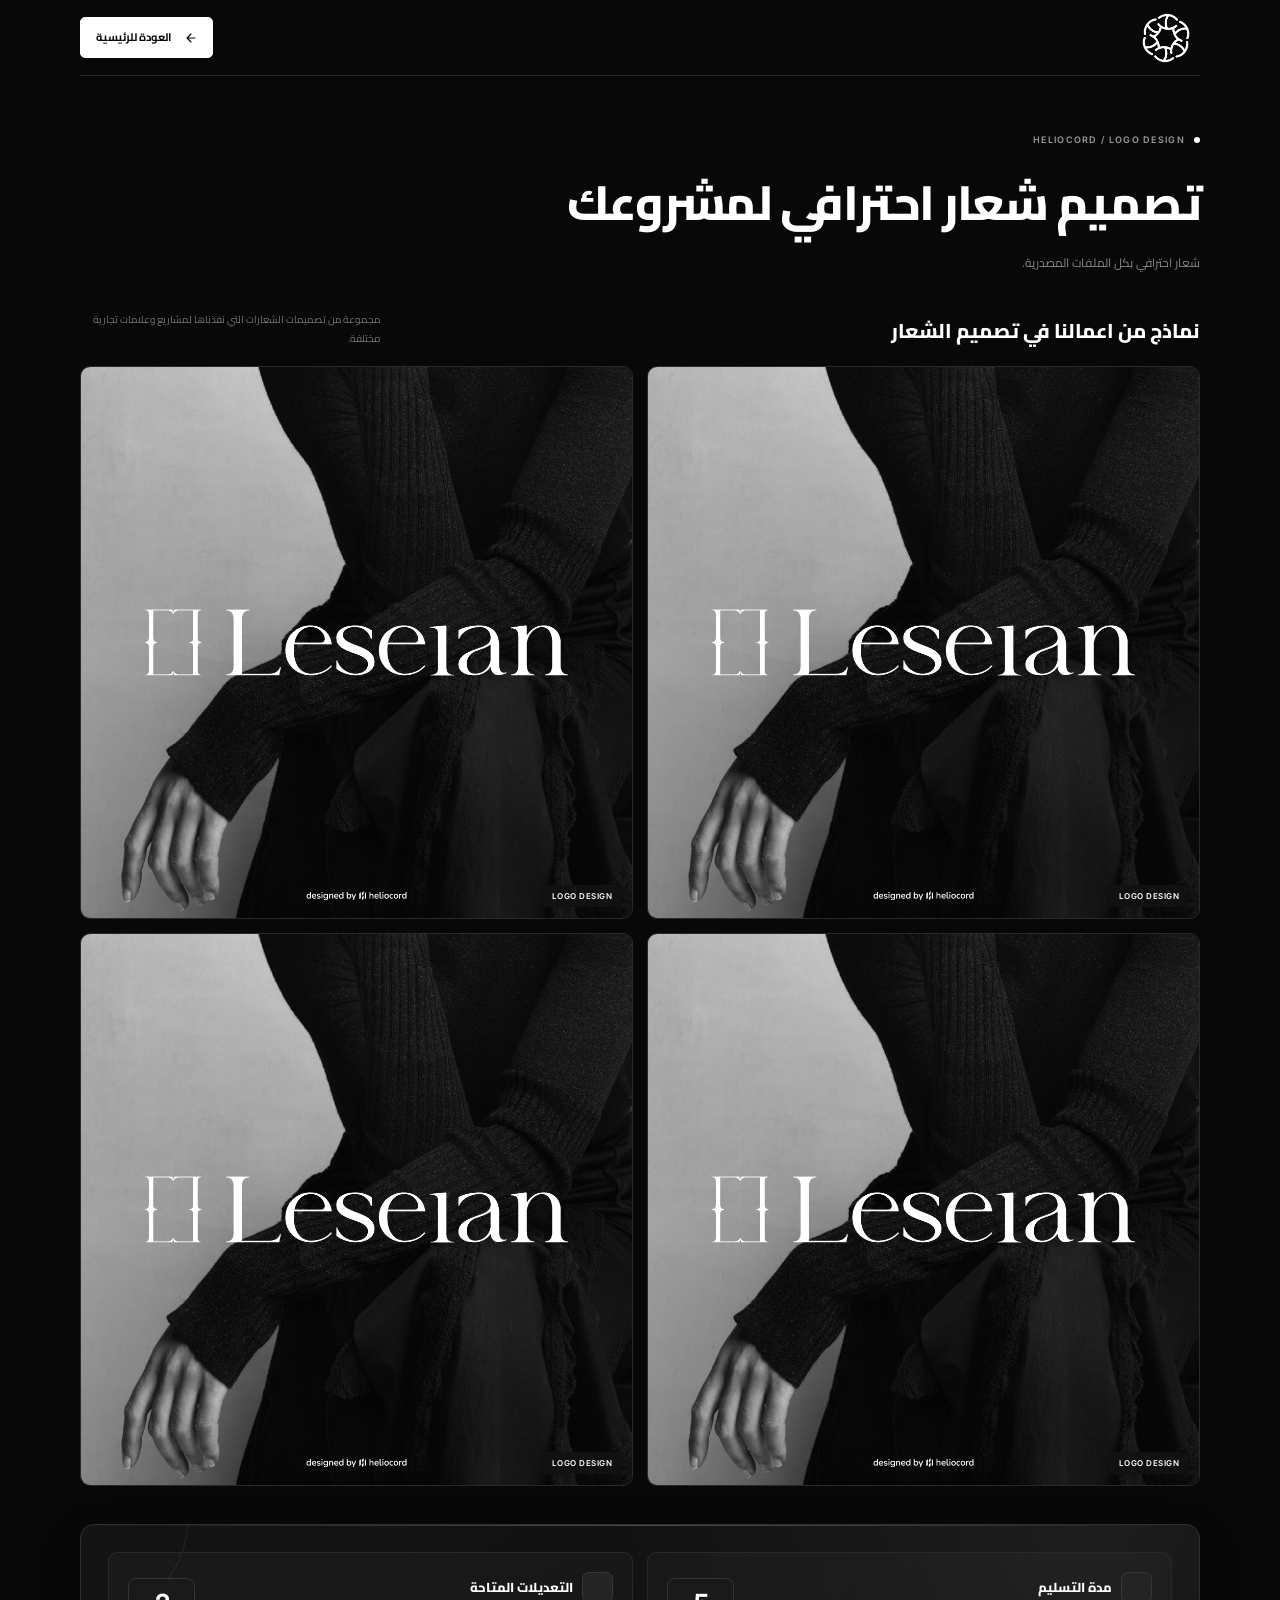
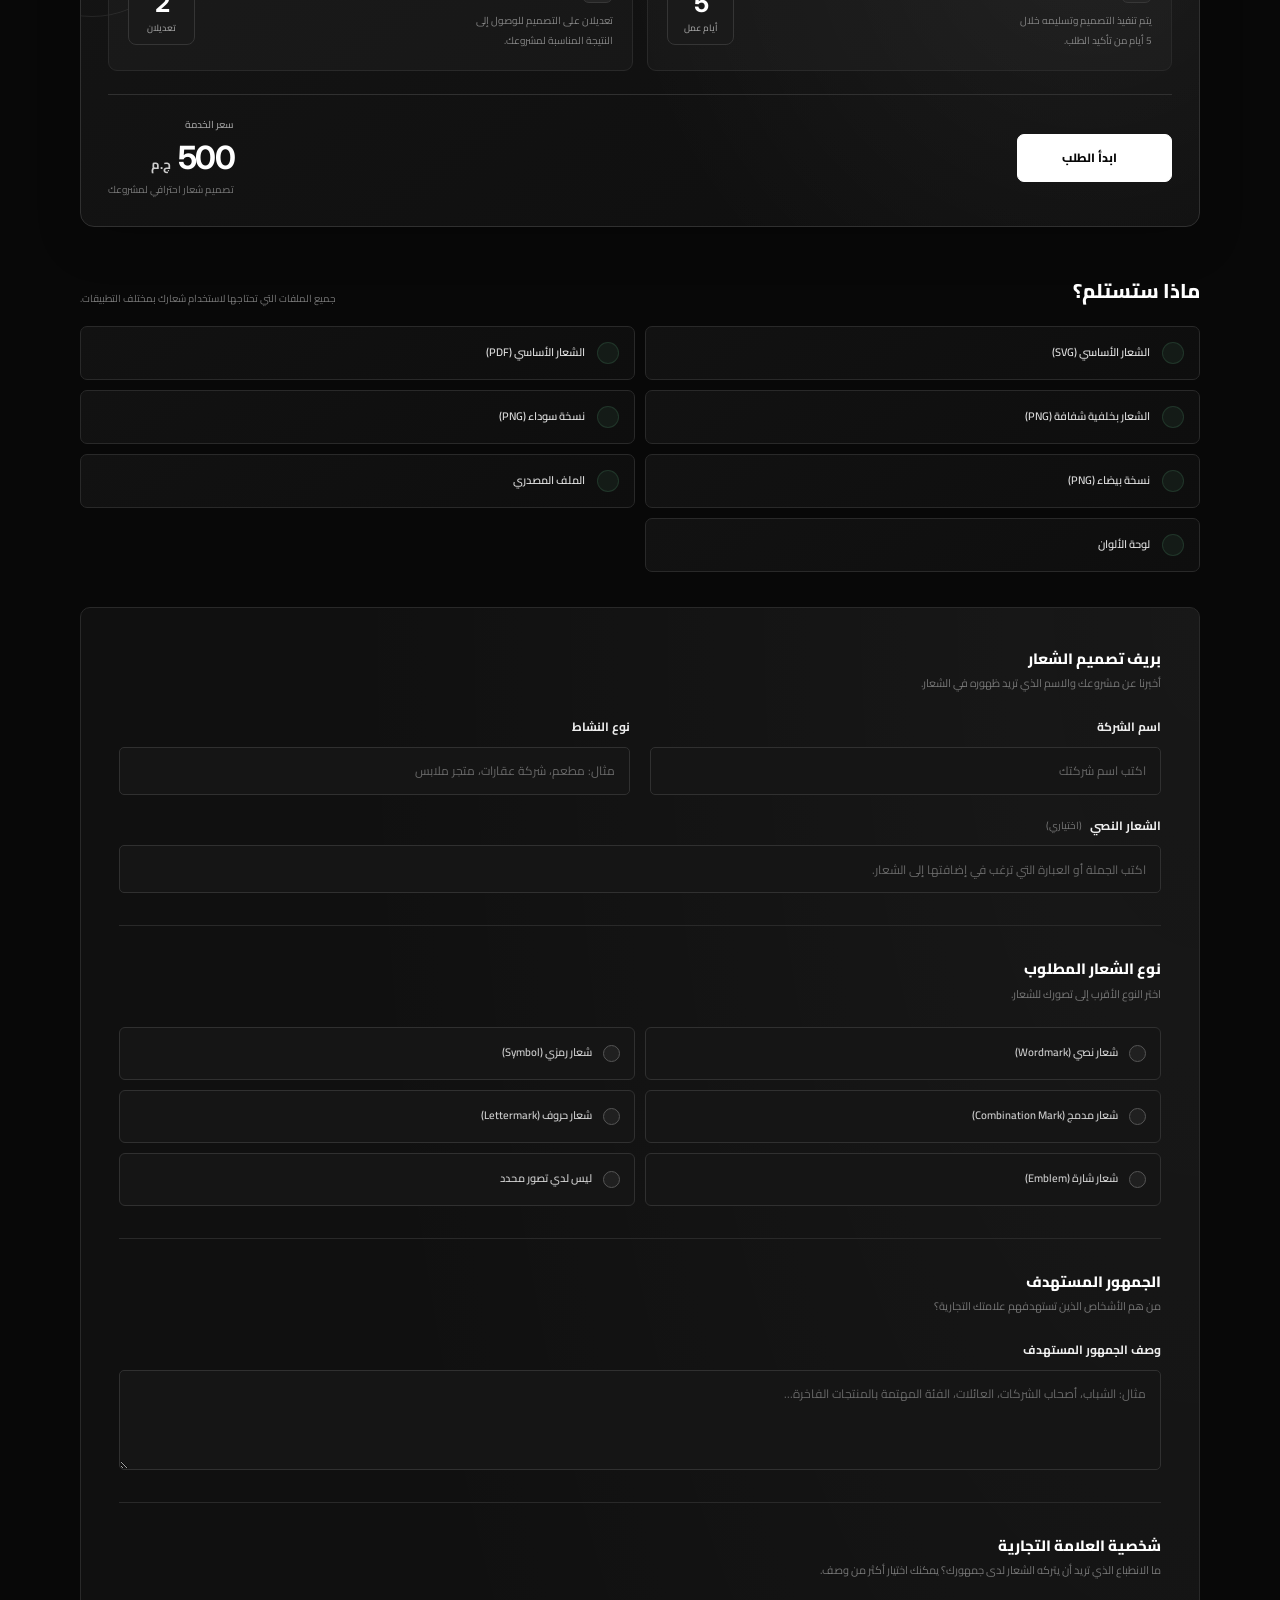
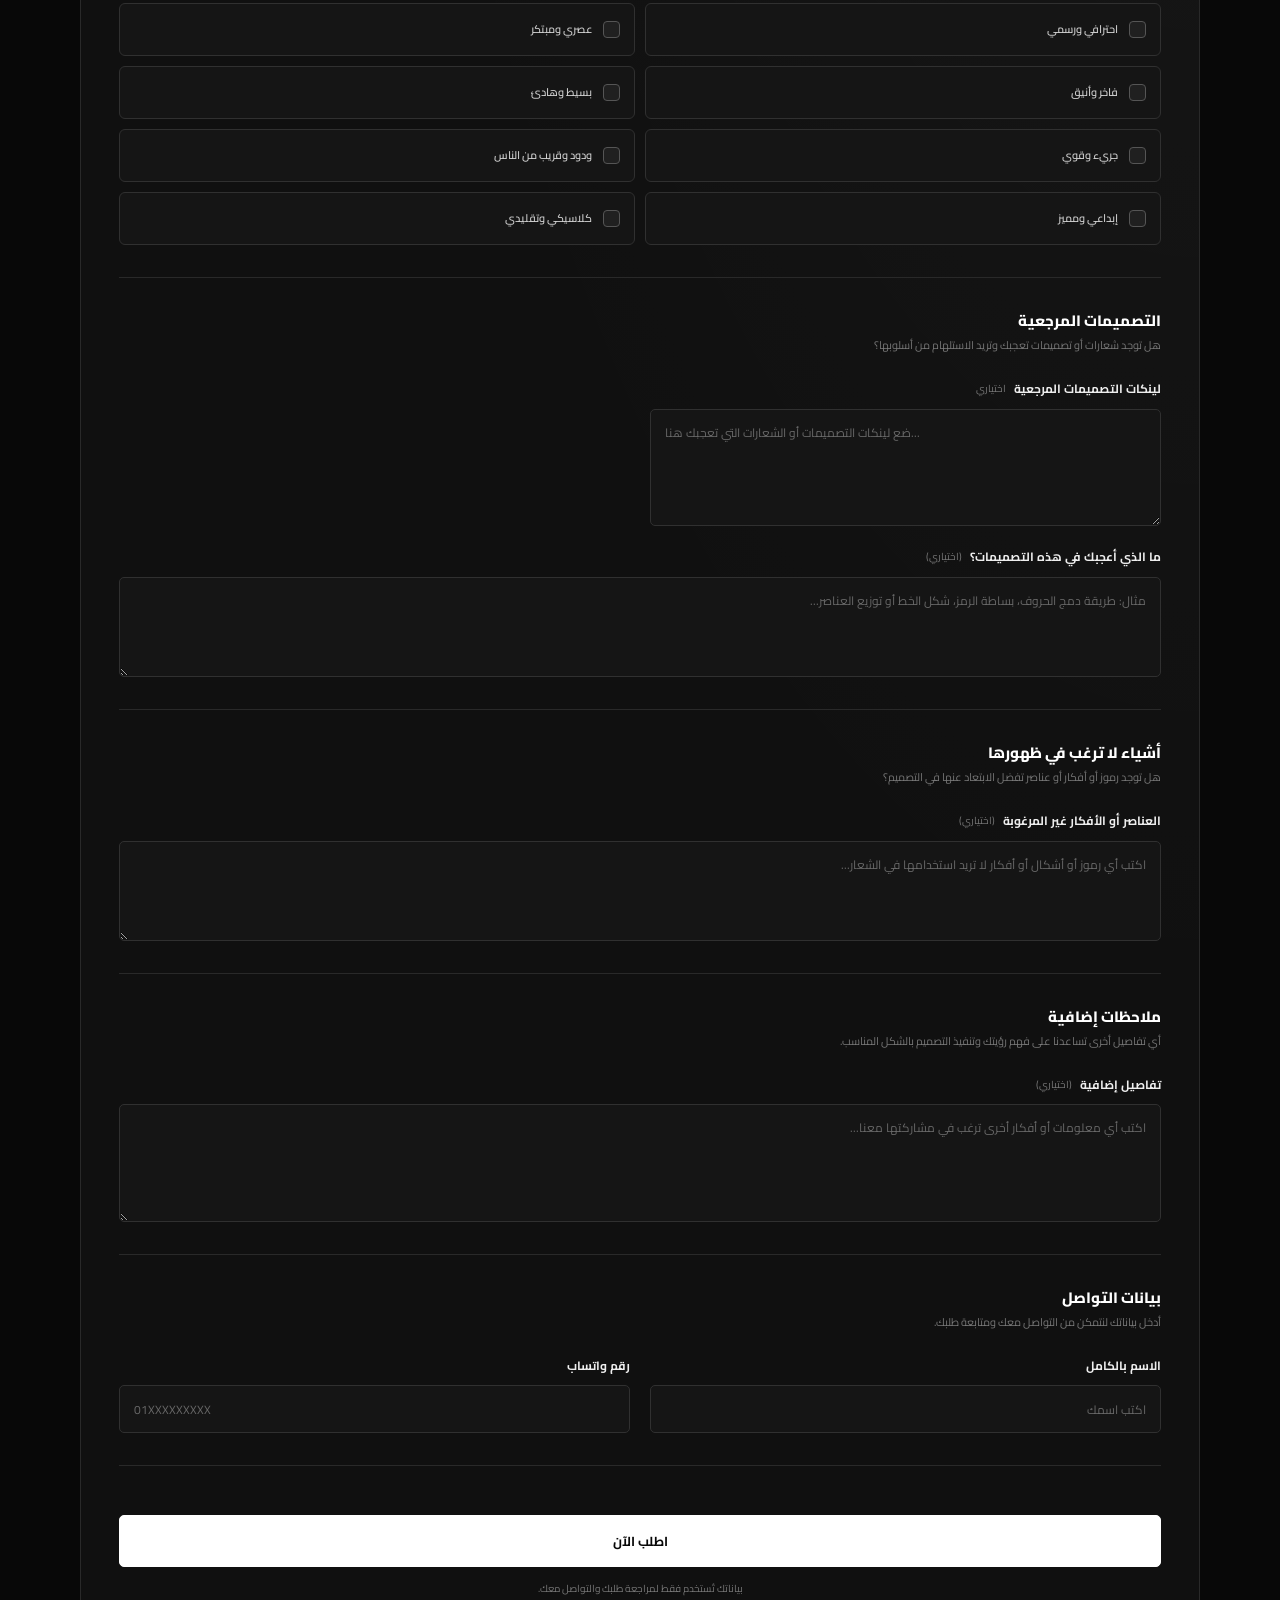
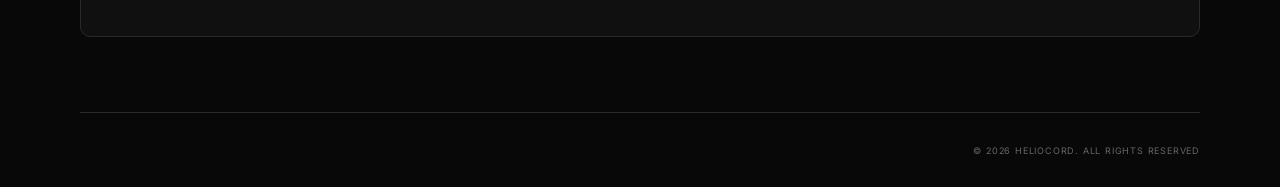
==== commit 59e02681: "Update logo_design.html" ====
--- a/logo_design.html
+++ b/logo_design.html
@@ -1,4 +1,3 @@
-
 <!doctype html>
 <html lang="ar" dir="rtl">
 
@@ -20,6 +19,9 @@
 
 <body class="logo-design-page">
 
+  <!-- FIXED TOAST NOTIFICATION -->
+  <div id="form-status" class="form-status" role="status" aria-live="polite"></div>
+
   <div class="page-wrapper">
 
     <!-- HEADER -->
@@ -261,22 +263,13 @@
             <div class="field">
               <label for="brand-name">اسم الشركة</label>
 
-              <input
-                id="brand-name"
-                name="brand_name"
-                type="text"
-                placeholder="اكتب اسم شركتك"
-                required />
+              <input id="brand-name" name="brand_name" type="text" placeholder="اكتب اسم شركتك" required />
             </div>
 
             <div class="field">
               <label for="industry">نوع النشاط</label>
 
-              <input
-                id="industry"
-                name="industry"
-                type="text"
-                placeholder="مثال: مطعم، شركة عقارات، متجر ملابس"
+              <input id="industry" name="industry" type="text" placeholder="مثال: مطعم، شركة عقارات، متجر ملابس"
                 required />
             </div>
 
@@ -286,10 +279,7 @@
                 <span class="optional-label">(اختياري)</span>
               </label>
 
-              <input
-                id="slogan"
-                name="slogan"
-                type="text"
+              <input id="slogan" name="slogan" type="text"
                 placeholder="اكتب الجملة أو العبارة التي ترغب في إضافتها إلى الشعار." />
             </div>
 
@@ -362,10 +352,7 @@
             <div class="field full-width">
               <label for="target-audience">وصف الجمهور المستهدف</label>
 
-              <textarea
-                id="target-audience"
-                name="target_audience"
-                rows="3"
+              <textarea id="target-audience" name="target_audience" rows="3"
                 placeholder="مثال: الشباب، أصحاب الشركات، العائلات، الفئة المهتمة بالمنتجات الفاخرة..."></textarea>
             </div>
 
@@ -445,20 +432,14 @@
 
           <div class="form-grid">
 
-            <div class="field full-width">
-
-              <label for="reference-images">
-                رفع صور مرجعية
-                <span class="optional-label">(اختياري)</span>
+            <div class="field">
+              <label for="reference_links">
+                لينكات التصميمات المرجعية
+                <small class="optional-label">اختياري</small>
               </label>
 
-              <input
-                id="reference-images"
-                name="reference_images"
-                type="file"
-                accept="image/*"
-                multiple />
-
+              <textarea id="reference_links" name="reference_links" rows="4"
+                placeholder="ضع لينكات التصميمات أو الشعارات التي تعجبك هنا..." dir="ltr"></textarea>
             </div>
 
             <div class="field full-width">
@@ -468,10 +449,7 @@
                 <span class="optional-label">(اختياري)</span>
               </label>
 
-              <textarea
-                id="reference-description"
-                name="reference_description"
-                rows="3"
+              <textarea id="reference-description" name="reference_description" rows="3"
                 placeholder="مثال: طريقة دمج الحروف، بساطة الرمز، شكل الخط أو توزيع العناصر..."></textarea>
 
             </div>
@@ -497,10 +475,7 @@
                 <span class="optional-label">(اختياري)</span>
               </label>
 
-              <textarea
-                id="avoid-elements"
-                name="avoid_elements"
-                rows="3"
+              <textarea id="avoid-elements" name="avoid_elements" rows="3"
                 placeholder="اكتب أي رموز أو أشكال أو أفكار لا تريد استخدامها في الشعار..."></textarea>
 
             </div>
@@ -526,10 +501,7 @@
                 <span class="optional-label">(اختياري)</span>
               </label>
 
-              <textarea
-                id="additional-notes"
-                name="additional_notes"
-                rows="4"
+              <textarea id="additional-notes" name="additional_notes" rows="4"
                 placeholder="اكتب أي معلومات أو أفكار أخرى ترغب في مشاركتها معنا..."></textarea>
 
             </div>
@@ -551,30 +523,15 @@
             <div class="field">
               <label for="client-name">الاسم بالكامل</label>
 
-              <input
-                id="client-name"
-                name="client_name"
-                type="text"
-                placeholder="اكتب اسمك"
-                required />
+              <input id="client-name" name="client_name" type="text" placeholder="اكتب اسمك" required />
             </div>
 
             <div class="field">
               <label for="phone">رقم واتساب</label>
 
-              <input
-                id="phone"
-                name="phone"
-                type="tel"
-                dir="ltr"
-                placeholder="01XXXXXXXXX"
-                inputmode="numeric"
-                pattern="[0-9]{11}"
-                minlength="11"
-                maxlength="11"
-                title="يجب إدخال رقم مكون من 11 رقمًا"
-                oninput="this.value = this.value.replace(/[^0-9]/g, '').slice(0, 11)"
-                required />
+              <input id="phone" name="phone" type="tel" dir="ltr" placeholder="01XXXXXXXXX" inputmode="numeric"
+                pattern="[0-9]{11}" minlength="11" maxlength="11" title="يجب إدخال رقم مكون من 11 رقمًا"
+                oninput="this.value = this.value.replace(/[^0-9]/g, '').slice(0, 11)" required />
             </div>
 
           </div>
@@ -587,8 +544,6 @@
           <button type="submit" class="submit-button" id="submit-button">
             <span id="submit-label">اطلب الآن</span>
           </button>
-
-          <p id="form-status" class="form-status" role="status" aria-live="polite"></p>
 
           <p class="privacy-note">
             بياناتك تُستخدم فقط لمراجعة طلبك والتواصل معك.
--- a/logo_design.css
+++ b/logo_design.css
@@ -439,11 +439,6 @@
     font-weight: 800;
     text-decoration: none;
     transition: background var(--transition), color var(--transition);
-}
-
-.service-start-button:hover {
-    color: #ffffff;
-    background: transparent;
 }
 
 .service-start-button i {
@@ -1841,4 +1836,291 @@
         color: #666666 !important;
         border-color: #dddddd !important;
     }
-}+}
+
+/* =========================================
+   HELIOCORD — TOAST NOTIFICATIONS
+   Compact Premium Design
+========================================= */
+
+#form-status {
+    position: fixed !important;
+    top: 16px !important;
+    left: 50% !important;
+    z-index: 999999 !important;
+    width: calc(100% - 36px);
+    max-width: 300px;
+    min-width: 0;
+    display: flex;
+    align-items: center;
+    justify-content: flex-start;
+    gap: 6px;
+    padding: 9px 12px;
+    background: #171717;
+    border: 1px solid #303030;
+    border-radius: 10px;
+    color: #fff;
+    font-family: "Cairo", sans-serif;
+    font-size: 11px;
+    font-weight: 600;
+    line-height: 1.7;
+    text-align: right;
+    opacity: 0;
+    visibility: hidden;
+    pointer-events: none;
+    transform: translate(-50%, -12px) scale(.98);
+    box-shadow:
+        0 8px 25px rgba(0, 0, 0, .25),
+        0 2px 8px rgba(0, 0, 0, .12);
+
+    transition:
+        opacity .3s ease,
+        transform .3s cubic-bezier(.2, .8, .2, 1),
+        visibility .3s ease;
+}
+
+/* SHOW */
+
+#form-status.show {
+    opacity: 1;
+    visibility: visible;
+    transform: translate(-50%, 0) scale(1);
+}
+
+/* SUCCESS */
+
+#form-status[data-state="success"] {
+    color: #5de39a;
+    background: #101d16;
+    border: 1px solid #286b45;
+}
+
+#form-status[data-state="success"] i {
+    color: #45d483;
+}
+
+/* ERROR */
+
+#form-status[data-state="error"] {
+    color: #ff6b6b;
+    background: #1d1010;
+    border: 1px solid #713333;
+}
+
+#form-status[data-state="error"] i {
+    color: #ff5555;
+}
+
+/* ICON */
+
+#form-status i {
+    width: 27px;
+    height: 27px;
+    flex: 0 0 27px;
+    display: grid;
+    place-items: center;
+    border-radius: 7px;
+    font-size: 15px;
+}
+
+/* MESSAGE */
+
+#form-status span {
+    min-width: 0;
+    overflow-wrap: anywhere;
+}
+
+/* SMALL SCREENS */
+
+@media (max-width: 360px) {
+    #form-status {
+        width: calc(100% - 28px);
+        padding: 8px 10px;
+        gap: 6px;
+        font-size: 10px;
+    }
+
+    #form-status i {
+        width: 25px;
+        height: 25px;
+        flex-basis: 25px;
+        font-size: 14px;
+    }
+}
+
+
+/* =========================================
+   STACKED TOAST ANIMATION
+========================================= */
+
+#form-status {
+    position: fixed !important;
+    top: 16px !important;
+    left: 50% !important;
+    right: auto !important;
+    z-index: 999999 !important;
+
+    width: min(390px, calc(100% - 32px)) !important;
+    max-width: 390px !important;
+
+    display: flex !important;
+    flex-direction: column !important;
+    gap: 8px !important;
+
+    margin: 0 !important;
+    padding: 0 !important;
+
+    background: transparent !important;
+    border: 0 !important;
+    box-shadow: none !important;
+
+    opacity: 1 !important;
+    visibility: visible !important;
+    overflow: visible !important;
+
+    transform: translateX(-50%) !important;
+    pointer-events: none !important;
+}
+
+/* MESSAGE */
+
+#form-status .toast-item {
+    position: relative;
+    display: flex;
+    align-items: center;
+    flex-direction: row;
+    justify-content: flex-start;
+    gap: 6px;
+    width: 100%;
+    min-height: 48px;
+    box-sizing: border-box;
+    padding: 10px 13px;
+    border: 1px solid;
+    border-radius: 9px;
+    font-family: "Cairo", sans-serif;
+    font-size: 13px;
+    font-weight: 600;
+    line-height: 1.6;
+    direction: rtl;
+    text-align: right;
+    opacity: 0;
+    transform: translateY(-12px) scale(.98);
+    transition:
+        opacity .3s ease,
+        transform .35s cubic-bezier(.2, .8, .2, 1),
+        max-height .35s ease,
+        padding .35s ease,
+        margin .35s ease,
+        border-width .35s ease;
+
+    max-height: 100px;
+    overflow: hidden;
+    pointer-events: auto;
+}
+
+/* SHOW */
+
+#form-status .toast-item.is-visible {
+    opacity: 1;
+    transform: translateY(0) scale(1);
+}
+
+/* SECOND MESSAGE */
+
+#form-status .toast-item.is-waiting {
+    transform: translateY(8px) scale(.98);
+}
+
+/* OLD MESSAGE */
+
+#form-status .toast-item.is-old {
+    opacity: .85;
+}
+
+/* EXIT */
+
+#form-status .toast-item.is-leaving {
+    max-height: 0;
+    min-height: 0;
+
+    padding-top: 0;
+    padding-bottom: 0;
+
+    margin: 0;
+    border-width: 0;
+
+    opacity: 0;
+    transform: translateY(-12px) scale(.97);
+
+    pointer-events: none;
+}
+
+/* SUCCESS */
+
+#form-status .toast-item[data-state="success"] {
+    color: #5de39a;
+    background: #101d16;
+    border-color: #286b47;
+}
+
+/* ERROR */
+
+#form-status .toast-item[data-state="error"] {
+    color: #ff7777;
+    background: #1d1010;
+    border-color: #873b3b;
+}
+
+/* ICON */
+#form-status .toast-item i {
+    flex: 0 0 22px;
+    width: 22px;
+    height: 22px;
+    display: flex;
+    align-items: center;
+    justify-content: center;
+    margin: 0;
+    padding: 0;
+    line-height: 1;
+}
+
+/* TEXT */
+
+#form-status .toast-item span {
+    flex: 1;
+    min-width: 0;
+    margin: 0;
+    padding: 0;
+    line-height: 1.5;
+    text-align: right;
+}
+
+/* MOBILE */
+
+@media (max-width: 600px) {
+    #form-status {
+        top: 12px !important;
+        width: calc(100% - 36px) !important;
+        gap: 7px !important;
+    }
+
+    #form-status .toast-item {
+        min-height: 43px;
+        padding: 8px 10px;
+        gap: 7px;
+        font-size: 11px;
+        border-radius: 8px;
+    }
+
+    #form-status .toast-item i {
+        width: 22px;
+        height: 22px;
+        font-size: 17px;
+    }
+}
+
+@media (prefers-reduced-motion: reduce) {
+    #form-status .toast-item {
+        transition: opacity .15s ease;
+    }
+}
